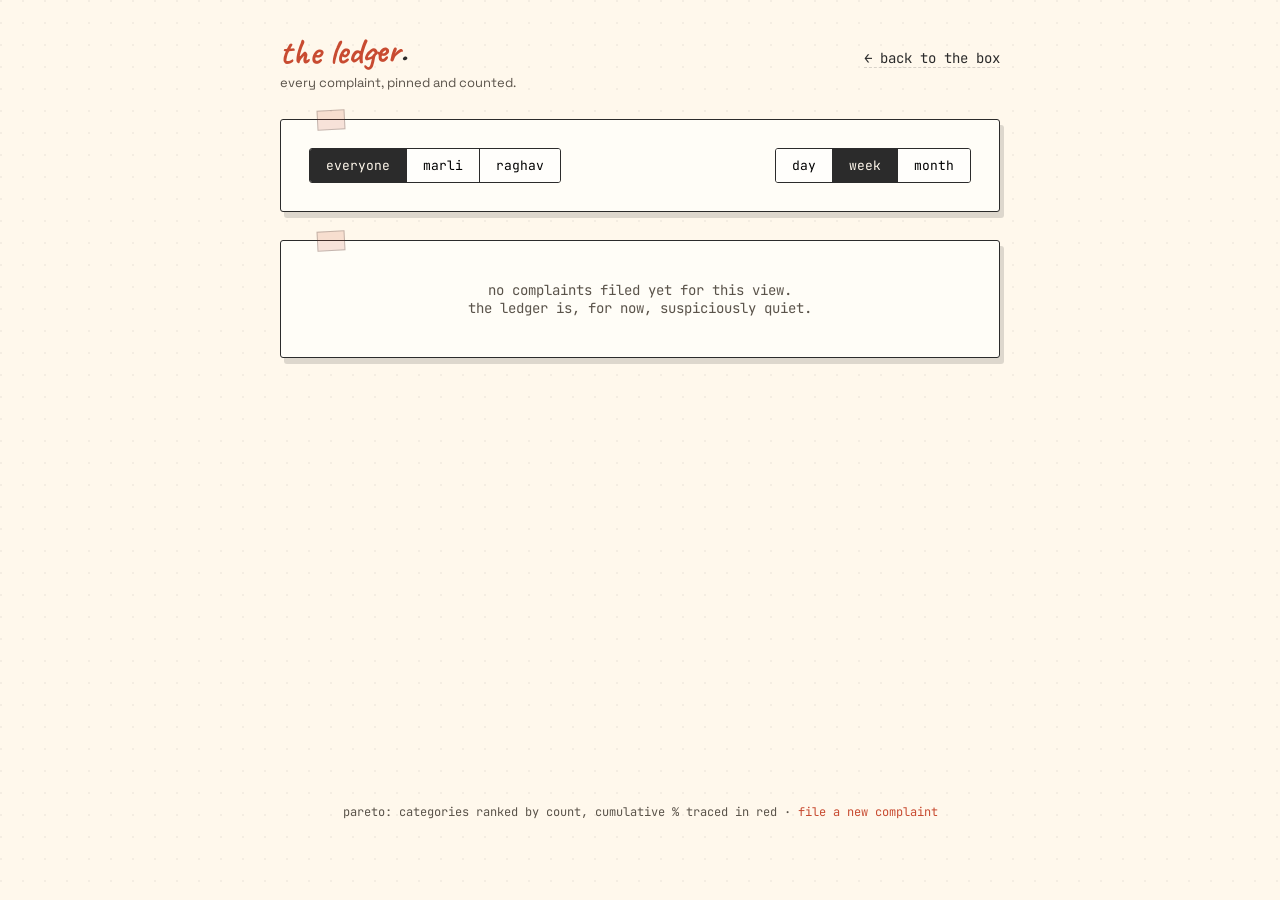
==== pareto/index.html @ c9732c4b "Add Marlis complaint box app Co-Authored-By: Claude Sonnet 4.6 <noreply@anthropic.com>" ====
<!DOCTYPE html>
<html lang="en">
<head>
<meta charset="UTF-8">
<meta name="viewport" content="width=device-width, initial-scale=1, minimum-scale=1">
<title>The Ledger — Marli's Complaint Box</title>
<meta name="description" content="A pareto view of who complained about what, and when.">
<link rel="preconnect" href="https://fonts.googleapis.com">
<link href="https://fonts.googleapis.com/css2?family=Caveat:wght@600;700&family=Space+Grotesk:wght@400;500;600;700&family=JetBrains+Mono:wght@400;500&display=swap" rel="stylesheet">
<link rel="stylesheet" href="../style.css">
<style>
  .chart-svg { width: 100%; height: auto; display: block; }
  .bar { fill: var(--folder); }
  .bar.life { fill: var(--filed); }
  .bar.other { fill: var(--violet); }
  .bar.work { fill: var(--folder); }
  .cum-line { fill: none; stroke: var(--stamp); stroke-width: 2.5; }
  .cum-dot { fill: var(--stamp); }
  .axis-text { font-family: 'JetBrains Mono', monospace; font-size: 11px; fill: var(--ink-soft); }
  .bar-label { font-family: 'JetBrains Mono', monospace; font-size: 11px; fill: var(--ink); }
  .grid-line { stroke: rgba(43,43,43,0.12); stroke-width: 1; }
</style>
</head>
<body>

<div class="page">

  <header class="topbar">
    <div>
      <h1 class="wordmark" style="font-size:clamp(24px,5vw,36px);">the ledger<span class="dot">.</span></h1>
      <div class="tagline">every complaint, pinned and counted.</div>
    </div>
    <nav class="top-links">
      <a href="../index.html">&larr; back to the box</a>
    </nav>
  </header>

  <div class="card">
    <div class="controls-row">
      <div class="toggle-group" id="userToggle">
        <button data-user="all" class="active">everyone</button>
        <button data-user="marli">marli</button>
        <button data-user="raghav">raghav</button>
      </div>
      <div class="toggle-group" id="granToggle">
        <button data-gran="day">day</button>
        <button data-gran="week" class="active">week</button>
        <button data-gran="month">month</button>
      </div>
    </div>
  </div>

  <div id="content"></div>

  <footer class="page-footer">
    pareto: categories ranked by count, cumulative % traced in red &middot; <a href="../index.html">file a new complaint</a>
  </footer>

</div>

<script src="../app.js"></script>
<script>
(function () {
  const content = document.getElementById("content");
  const userToggle = document.getElementById("userToggle");
  const granToggle = document.getElementById("granToggle");

  let activeUser = "all";
  let activeGran = "week";

  const CAT_COLOR = { work: "#E8B23D", life: "#5C7A5C", other: "#7B6CA8" };
  const CAT_LABEL = { work: "work", life: "life", other: "other" };

  function setupToggle(group, attr, onChange) {
    group.querySelectorAll("button").forEach(btn => {
      btn.addEventListener("click", () => {
        group.querySelectorAll("button").forEach(b => b.classList.remove("active"));
        btn.classList.add("active");
        onChange(btn.getAttribute(attr));
      });
    });
  }

  setupToggle(userToggle, "data-user", (v) => { activeUser = v; render(); });
  setupToggle(granToggle, "data-gran", (v) => { activeGran = v; render(); });

  function filterEntries(entries) {
    return activeUser === "all" ? entries : entries.filter(e => e.user === activeUser);
  }

  function groupByBucket(entries) {
    const buckets = {};
    entries.forEach(e => {
      const key = bucketKey(e.submittedAt, activeGran);
      if (!buckets[key]) buckets[key] = [];
      buckets[key].push(e);
    });
    return buckets;
  }

  function paretoForBucket(entriesInBucket) {
    const counts = { work: 0, life: 0, other: 0 };
    entriesInBucket.forEach(e => { if (counts[e.category] !== undefined) counts[e.category]++; });
    const total = entriesInBucket.length;
    const rows = Object.keys(counts)
      .map(cat => ({ cat, count: counts[cat] }))
      .sort((a, b) => b.count - a.count);
    let running = 0;
    rows.forEach(r => {
      running += r.count;
      r.cumPct = total ? Math.round((running / total) * 100) : 0;
    });
    return { rows, total };
  }

  function renderParetoSVG(rows, total, byUserBreakdown) {
    const W = 600, H = 280;
    const padL = 40, padR = 40, padT = 20, padB = 50;
    const chartW = W - padL - padR;
    const chartH = H - padT - padB;
    const maxCount = Math.max(1, ...rows.map(r => r.count));
    const barW = chartW / rows.length * 0.55;
    const gap = chartW / rows.length;

    let bars = "";
    let labels = "";
    let cumPoints = [];

    rows.forEach((r, i) => {
      const x = padL + gap * i + (gap - barW) / 2;
      const barH = (r.count / maxCount) * chartH;
      const y = padT + chartH - barH;
      bars += `<rect class="bar ${r.cat}" x="${x.toFixed(1)}" y="${y.toFixed(1)}" width="${barW.toFixed(1)}" height="${barH.toFixed(1)}" rx="2"></rect>`;
      bars += `<text class="bar-label" x="${(x + barW / 2).toFixed(1)}" y="${(y - 8).toFixed(1)}" text-anchor="middle">${r.count}</text>`;
      labels += `<text class="axis-text" x="${(x + barW / 2).toFixed(1)}" y="${H - padB + 18}" text-anchor="middle">${CAT_LABEL[r.cat]}</text>`;
      const cx = padL + gap * i + gap / 2;
      const cy = padT + chartH - (r.cumPct / 100) * chartH;
      cumPoints.push([cx, cy]);
    });

    let cumPath = "";
    if (cumPoints.length) {
      cumPath = "M " + cumPoints.map(p => p[0].toFixed(1) + " " + p[1].toFixed(1)).join(" L ");
    }
    let cumDots = cumPoints.map(p => `<circle class="cum-dot" cx="${p[0].toFixed(1)}" cy="${p[1].toFixed(1)}" r="3.5"></circle>`).join("");
    let cumLabels = rows.map((r, i) => {
      const p = cumPoints[i];
      return `<text class="axis-text" x="${(p[0] + 6).toFixed(1)}" y="${(p[1] - 8).toFixed(1)}" fill="var(--stamp)">${r.cumPct}%</text>`;
    }).join("");

    let gridLines = "";
    [0, 0.25, 0.5, 0.75, 1].forEach(f => {
      const y = padT + chartH * (1 - f);
      gridLines += `<line class="grid-line" x1="${padL}" y1="${y.toFixed(1)}" x2="${W - padR}" y2="${y.toFixed(1)}"></line>`;
    });

    const breakdownHtml = byUserBreakdown ? `
      <div class="legend-row">
        ${Object.keys(byUserBreakdown).map(u => `<span>${u}: <strong>${byUserBreakdown[u]}</strong></span>`).join("")}
      </div>` : "";

    return `
      <svg class="chart-svg" viewBox="0 0 ${W} ${H}" xmlns="http://www.w3.org/2000/svg" role="img" aria-label="Pareto chart of complaint categories">
        ${gridLines}
        ${bars}
        <path class="cum-line" d="${cumPath}"></path>
        ${cumDots}
        ${cumLabels}
        ${labels}
      </svg>
      <div class="legend-row">
        <span><span class="legend-dot" style="background:${CAT_COLOR.work}"></span>work</span>
        <span><span class="legend-dot" style="background:${CAT_COLOR.life}"></span>life</span>
        <span><span class="legend-dot" style="background:${CAT_COLOR.other}"></span>other</span>
        <span><span class="legend-dot" style="background:var(--stamp)"></span>cumulative %</span>
        <span style="margin-left:auto; color:var(--ink-soft);">total: ${total}</span>
      </div>
      ${breakdownHtml}
    `;
  }

  function render() {
    const all = loadEntries();
    const filtered = filterEntries(all);

    if (filtered.length === 0) {
      content.innerHTML = `<div class="card empty-state">no complaints filed yet for this view.<br>the ledger is, for now, suspiciously quiet.</div>`;
      return;
    }

    const buckets = groupByBucket(filtered);
    const bucketKeys = Object.keys(buckets).sort().reverse(); // most recent first

    let html = `<div class="corkboard" style="display:flex; flex-direction:column; gap:18px;">`;
    bucketKeys.forEach(key => {
      const entriesInBucket = buckets[key];
      const { rows, total } = paretoForBucket(entriesInBucket);

      let byUser = null;
      if (activeUser === "all") {
        byUser = {};
        entriesInBucket.forEach(e => { byUser[e.user] = (byUser[e.user] || 0) + 1; });
      }

      html += `
        <div class="pin-card">
          <div class="pin-dot"></div>
          <h3 style="font-size:20px; margin-bottom:10px;">${key}</h3>
          ${renderParetoSVG(rows, total, byUser)}
        </div>
      `;
    });
    html += `</div>`;
    content.innerHTML = html;
  }

  render();
})();
</script>
</body>
</html>
---- style.css ----
/* ====================================================
   Marli's Complaint Box — shared styles
   Palette:
     paper:   #FFF8EC
     ink:     #2B2B2B
     stamp:   #C84B31  (primary accent / "submit" energy)
     filed:   #5C7A5C  (success / filed-away green)
     folder:  #E8B23D  (manila yellow — "work")
     violet:  #7B6CA8  (small purple — "other")
   ==================================================== */

@font-face {
  font-family: 'Caveat';
  src: local('Caveat');
}

:root {
  --paper: #FFF8EC;
  --paper-dark: #F2E9D8;
  --ink: #2B2B2B;
  --ink-soft: #5a534a;
  --stamp: #C84B31;
  --stamp-dark: #a83b25;
  --filed: #5C7A5C;
  --folder: #E8B23D;
  --violet: #7B6CA8;
  --line: rgba(43,43,43,0.18);
  --shadow: rgba(43,43,43,0.16);
  --radius: 3px;
}

* { box-sizing: border-box; }

html, body {
  margin: 0;
  padding: 0;
  background: var(--paper);
  color: var(--ink);
  font-family: 'Space Grotesk', -apple-system, BlinkMacSystemFont, 'Segoe UI', sans-serif;
  min-height: 100vh;
}

body {
  background-image:
    radial-gradient(circle at 1px 1px, rgba(43,43,43,0.05) 1px, transparent 0);
  background-size: 22px 22px;
}

@media (prefers-reduced-motion: reduce) {
  *, *::before, *::after {
    animation-duration: 0.001ms !important;
    animation-iteration-count: 1 !important;
    transition-duration: 0.001ms !important;
  }
}

a { color: var(--stamp); text-decoration: none; }
a:hover { text-decoration: underline; }

:focus-visible {
  outline: 3px solid var(--stamp);
  outline-offset: 2px;
}

h1, h2, h3 {
  font-family: 'Caveat', cursive;
  font-weight: 700;
  margin: 0;
  line-height: 1.1;
}

.handwritten { font-family: 'Caveat', cursive; }

.mono {
  font-family: 'JetBrains Mono', 'Courier New', monospace;
  letter-spacing: 0.02em;
}

/* ---------- layout shells ---------- */

.page {
  max-width: 760px;
  margin: 0 auto;
  padding: 32px 20px 80px;
  min-height: 100vh;
  display: flex;
  flex-direction: column;
  gap: 28px;
}

.topbar {
  display: flex;
  align-items: baseline;
  justify-content: space-between;
  gap: 12px;
  flex-wrap: wrap;
}

.wordmark {
  font-size: clamp(28px, 6vw, 42px);
  color: var(--stamp);
  transform: rotate(-1.2deg);
  display: inline-block;
}

.wordmark .dot {
  color: var(--ink);
}

.tagline {
  font-size: 13px;
  color: var(--ink-soft);
  margin-top: 2px;
}

nav.top-links {
  display: flex;
  gap: 16px;
  font-size: 14px;
  font-family: 'JetBrains Mono', monospace;
}

nav.top-links a {
  color: var(--ink);
  border-bottom: 1px dashed var(--line);
}
nav.top-links a:hover { color: var(--stamp); border-color: var(--stamp); }

/* ---------- card / index-card aesthetic ---------- */

.card {
  background: #fffdf7;
  border: 1.5px solid var(--ink);
  border-radius: var(--radius);
  box-shadow: 4px 6px 0 var(--shadow);
  padding: 28px;
  position: relative;
}

.card::before {
  content: '';
  position: absolute;
  top: -10px;
  left: 36px;
  width: 26px;
  height: 18px;
  background: rgba(200,75,49,0.15);
  border: 1px solid rgba(43,43,43,0.25);
  transform: rotate(-3deg);
}

.card.no-pin::before { display: none; }

/* ---------- buttons ---------- */

.btn {
  font-family: 'Space Grotesk', sans-serif;
  font-weight: 600;
  font-size: 15px;
  border: 1.5px solid var(--ink);
  background: var(--paper);
  color: var(--ink);
  padding: 10px 20px;
  border-radius: var(--radius);
  cursor: pointer;
  box-shadow: 2px 3px 0 var(--shadow);
  transition: transform 0.12s ease, box-shadow 0.12s ease;
}

.btn:hover {
  transform: translate(-1px, -1px);
  box-shadow: 3px 4px 0 var(--shadow);
}

.btn:active {
  transform: translate(1px, 2px);
  box-shadow: 0px 0px 0 var(--shadow);
}

.btn-primary {
  background: var(--stamp);
  color: #fff8ec;
  border-color: var(--stamp-dark);
}

.btn-primary:hover { background: var(--stamp-dark); }

.btn-ghost {
  background: transparent;
  box-shadow: none;
  border-color: transparent;
  text-decoration: underline dashed;
}

.btn:disabled {
  opacity: 0.5;
  cursor: not-allowed;
  transform: none !important;
}

/* ---------- form elements ---------- */

label {
  display: block;
  font-size: 13px;
  font-family: 'JetBrains Mono', monospace;
  text-transform: lowercase;
  color: var(--ink-soft);
  margin-bottom: 6px;
}

input[type="password"],
input[type="text"],
textarea,
select {
  width: 100%;
  font-family: 'Space Grotesk', sans-serif;
  font-size: 16px;
  padding: 11px 13px;
  border: 1.5px solid var(--ink);
  border-radius: var(--radius);
  background: #fffefb;
  color: var(--ink);
}

textarea { resize: vertical; min-height: 110px; }

input:focus, textarea:focus, select:focus {
  border-color: var(--stamp);
}

.field { margin-bottom: 18px; }

.error-msg {
  color: var(--stamp-dark);
  font-size: 13px;
  margin-top: 8px;
  font-family: 'JetBrains Mono', monospace;
  min-height: 16px;
}

/* ---------- category chips ---------- */

.category-group {
  display: flex;
  gap: 10px;
  flex-wrap: wrap;
}

.cat-chip {
  border: 1.5px solid var(--ink);
  border-radius: 999px;
  padding: 8px 16px;
  font-size: 14px;
  cursor: pointer;
  background: #fffefb;
  font-weight: 600;
  position: relative;
}

.cat-chip input { position: absolute; opacity: 0; pointer-events: none; }

.cat-chip[data-cat="work"].active { background: var(--folder); border-color: #b3851f; }
.cat-chip[data-cat="life"].active { background: var(--filed); border-color: #3f5740; color: #fff8ec; }
.cat-chip[data-cat="other"].active { background: var(--violet); border-color: #594a7c; color: #fff8ec; }

/* ---------- lock screen (envelope) ---------- */

.envelope-wrap {
  display: flex;
  align-items: center;
  justify-content: center;
  min-height: 70vh;
}

.envelope {
  width: min(420px, 100%);
  text-align: center;
}

.seal {
  width: 64px;
  height: 64px;
  margin: 0 auto 18px;
  border-radius: 50%;
  background: var(--stamp);
  color: #fff8ec;
  display: flex;
  align-items: center;
  justify-content: center;
  font-family: 'Caveat', cursive;
  font-size: 22px;
  font-weight: 700;
  border: 2px solid var(--stamp-dark);
  box-shadow: 0 3px 0 var(--shadow);
  transform: rotate(-6deg);
}

/* ---------- ticket stub / confirmation ---------- */

.ticket {
  display: flex;
  border: 1.5px dashed var(--ink);
  border-radius: var(--radius);
  overflow: hidden;
  background: #fffefb;
}

.ticket-main { padding: 18px 20px; flex: 1; }
.ticket-stub {
  width: 110px;
  background: var(--filed);
  color: #fff8ec;
  display: flex;
  flex-direction: column;
  align-items: center;
  justify-content: center;
  font-family: 'JetBrains Mono', monospace;
  font-size: 13px;
  padding: 10px;
  text-align: center;
  border-left: 1.5px dashed rgba(255,248,236,0.5);
}

.ticket-stub .num { font-size: 20px; font-weight: 700; margin-top: 4px; }

@keyframes stampIn {
  0% { transform: scale(2.2) rotate(-18deg); opacity: 0; }
  60% { transform: scale(0.92) rotate(-8deg); opacity: 1; }
  100% { transform: scale(1) rotate(-8deg); opacity: 1; }
}

.filed-stamp {
  display: inline-block;
  border: 3px solid var(--filed);
  color: var(--filed);
  font-family: 'Caveat', cursive;
  font-weight: 700;
  font-size: 26px;
  padding: 4px 16px;
  border-radius: 8px;
  transform: rotate(-8deg);
  animation: stampIn 0.5s ease-out;
}

/* ---------- footer ---------- */

footer.page-footer {
  text-align: center;
  font-size: 12px;
  color: var(--ink-soft);
  font-family: 'JetBrains Mono', monospace;
  margin-top: auto;
  padding-top: 20px;
}

/* ---------- pareto / corkboard subpage ---------- */

.corkboard {
  background: #C9A876;
  background-image:
    radial-gradient(circle at 20% 30%, rgba(0,0,0,0.08) 0, transparent 40%),
    radial-gradient(circle at 80% 70%, rgba(0,0,0,0.08) 0, transparent 40%);
  border: 1.5px solid var(--ink);
  border-radius: var(--radius);
  padding: 24px;
}

.pin-card {
  background: #fffdf7;
  border: 1.5px solid var(--ink);
  border-radius: var(--radius);
  box-shadow: 3px 5px 0 rgba(0,0,0,0.25);
  padding: 20px;
  position: relative;
  transform: rotate(-0.6deg);
}

.pin-card:nth-child(even) { transform: rotate(0.6deg); }

.pin-dot {
  width: 14px;
  height: 14px;
  border-radius: 50%;
  background: var(--stamp);
  position: absolute;
  top: -8px;
  left: 50%;
  margin-left: -7px;
  box-shadow: 0 2px 2px rgba(0,0,0,0.4);
  border: 1px solid var(--stamp-dark);
}

.controls-row {
  display: flex;
  gap: 10px;
  flex-wrap: wrap;
  align-items: center;
  justify-content: space-between;
}

.toggle-group { display: flex; gap: 0; border: 1.5px solid var(--ink); border-radius: var(--radius); overflow: hidden; }
.toggle-group button {
  border: none;
  background: #fffefb;
  padding: 8px 16px;
  font-family: 'JetBrains Mono', monospace;
  font-size: 13px;
  cursor: pointer;
  border-right: 1.5px solid var(--ink);
}
.toggle-group button:last-child { border-right: none; }
.toggle-group button.active { background: var(--ink); color: var(--paper); }

.empty-state {
  text-align: center;
  padding: 40px 20px;
  color: var(--ink-soft);
  font-family: 'JetBrains Mono', monospace;
  font-size: 14px;
}

.legend-row {
  display: flex;
  gap: 14px;
  flex-wrap: wrap;
  font-size: 12px;
  font-family: 'JetBrains Mono', monospace;
  margin-top: 10px;
}
.legend-dot { width: 10px; height: 10px; border-radius: 50%; display: inline-block; margin-right: 5px; vertical-align: middle; }

.banner {
  padding: 12px 16px;
  border-radius: var(--radius);
  border: 1.5px solid;
  font-size: 14px;
  display: none;
}
.banner.show { display: block; }
.banner.success { background: rgba(92,122,92,0.12); border-color: var(--filed); color: var(--filed); }
.banner.error { background: rgba(200,75,49,0.1); border-color: var(--stamp); color: var(--stamp-dark); }

@media (max-width: 540px) {
  .ticket { flex-direction: column; }
  .ticket-stub { width: auto; border-left: none; border-top: 1.5px dashed rgba(255,248,236,0.5); }
}
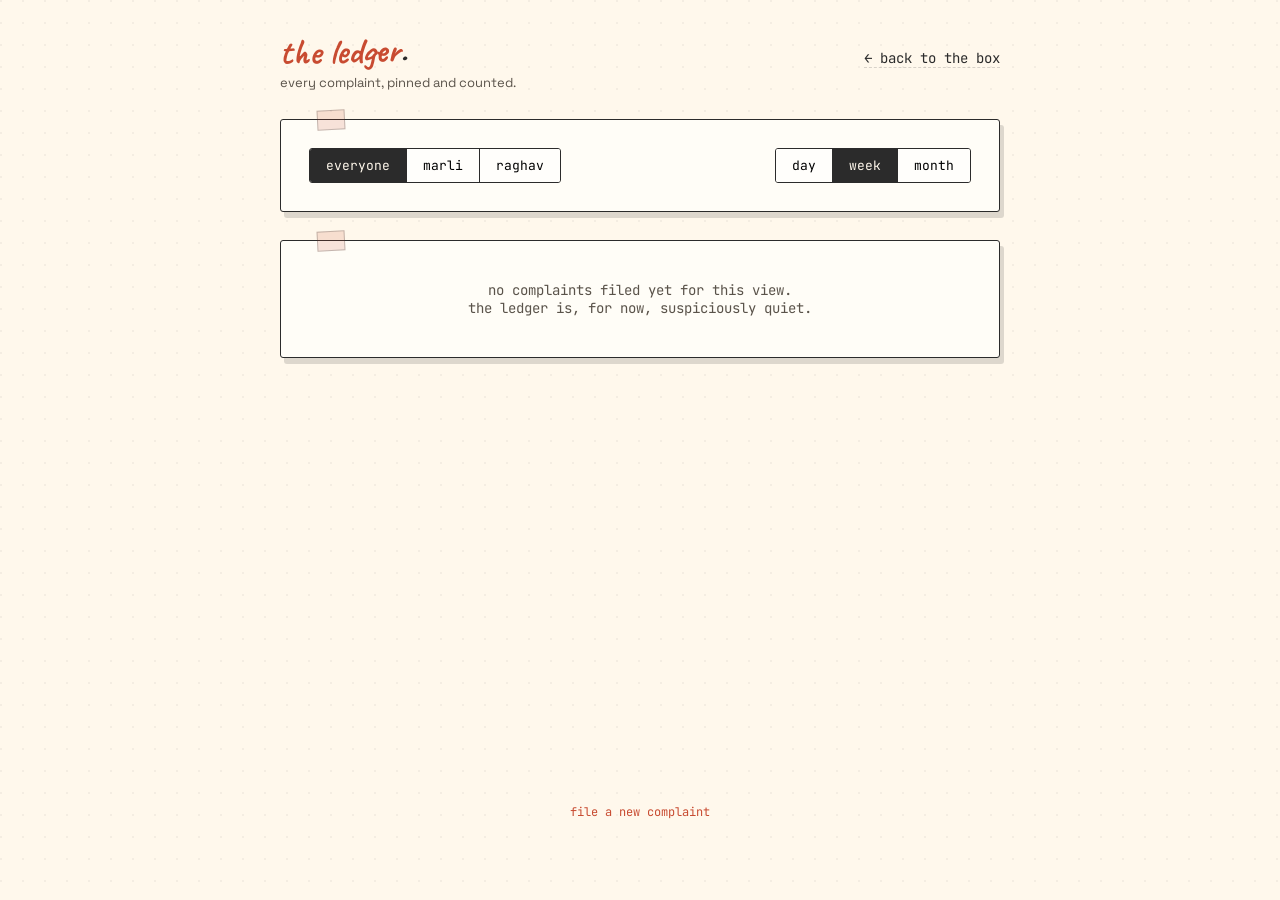
==== commit 208a8fa0: "Simplify ledger footer to just the 'file a new complaint' link Co-Authored-By: Claude Opus 4.8 <nore" ====
--- a/pareto/index.html
+++ b/pareto/index.html
@@ -18,6 +18,7 @@
   .cum-dot { fill: var(--stamp); }
   .axis-text { font-family: 'JetBrains Mono', monospace; font-size: 11px; fill: var(--ink-soft); }
   .bar-label { font-family: 'JetBrains Mono', monospace; font-size: 11px; fill: var(--ink); }
+  .pct-label { font-family: 'JetBrains Mono', monospace; font-size: 11px; font-weight: 500; fill: var(--stamp); }
   .grid-line { stroke: rgba(43,43,43,0.12); stroke-width: 1; }
 </style>
 </head>
@@ -53,7 +54,7 @@
   <div id="content"></div>
 
   <footer class="page-footer">
-    pareto: categories ranked by count, cumulative % traced in red &middot; <a href="../index.html">file a new complaint</a>
+    <a href="../index.html">file a new complaint</a>
   </footer>
 
 </div>
@@ -115,7 +116,7 @@
 
   function renderParetoSVG(rows, total, byUserBreakdown) {
     const W = 600, H = 280;
-    const padL = 40, padR = 40, padT = 20, padB = 50;
+    const padL = 40, padR = 40, padT = 26, padB = 50;
     const chartW = W - padL - padR;
     const chartH = H - padT - padB;
     const maxCount = Math.max(1, ...rows.map(r => r.count));
@@ -145,7 +146,20 @@
     let cumDots = cumPoints.map(p => `<circle class="cum-dot" cx="${p[0].toFixed(1)}" cy="${p[1].toFixed(1)}" r="3.5"></circle>`).join("");
     let cumLabels = rows.map((r, i) => {
       const p = cumPoints[i];
-      return `<text class="axis-text" x="${(p[0] + 6).toFixed(1)}" y="${(p[1] - 8).toFixed(1)}" fill="var(--stamp)">${r.cumPct}%</text>`;
+      const txt = r.cumPct + "%";
+      const w = txt.length * 6.5 + 12;
+      const h = 17;
+      // above the dot by default; drop below when the dot is near the top
+      const below = (p[1] - 34) < padT;
+      const boxY = below ? p[1] + 9 : p[1] - h - 9;
+      // keep the pill inside the chart horizontally
+      let boxX = Math.max(2, Math.min(p[0] - w / 2, W - w - 2));
+      const textX = boxX + w / 2;
+      const textY = boxY + h / 2 + 4;
+      return `
+        <rect x="${boxX.toFixed(1)}" y="${boxY.toFixed(1)}" width="${w.toFixed(1)}" height="${h}" rx="8.5"
+              fill="var(--paper)" stroke="var(--stamp)" stroke-width="1"></rect>
+        <text class="pct-label" x="${textX.toFixed(1)}" y="${textY.toFixed(1)}" text-anchor="middle">${txt}</text>`;
     }).join("");
 
     let gridLines = "";
@@ -214,7 +228,12 @@
     content.innerHTML = html;
   }
 
-  render();
+  loadEntriesFromSheets().then(remote => {
+    if (remote.length > 0) {
+      localStorage.setItem(CONFIG.storageKey, JSON.stringify(remote));
+    }
+    render();
+  });
 })();
 </script>
 </body>
--- a/style.css
+++ b/style.css
@@ -288,9 +288,7 @@
   display: flex;
   align-items: center;
   justify-content: center;
-  font-family: 'Caveat', cursive;
-  font-size: 22px;
-  font-weight: 700;
+  font-size: 30px;
   border: 2px solid var(--stamp-dark);
   box-shadow: 0 3px 0 var(--shadow);
   transform: rotate(-6deg);
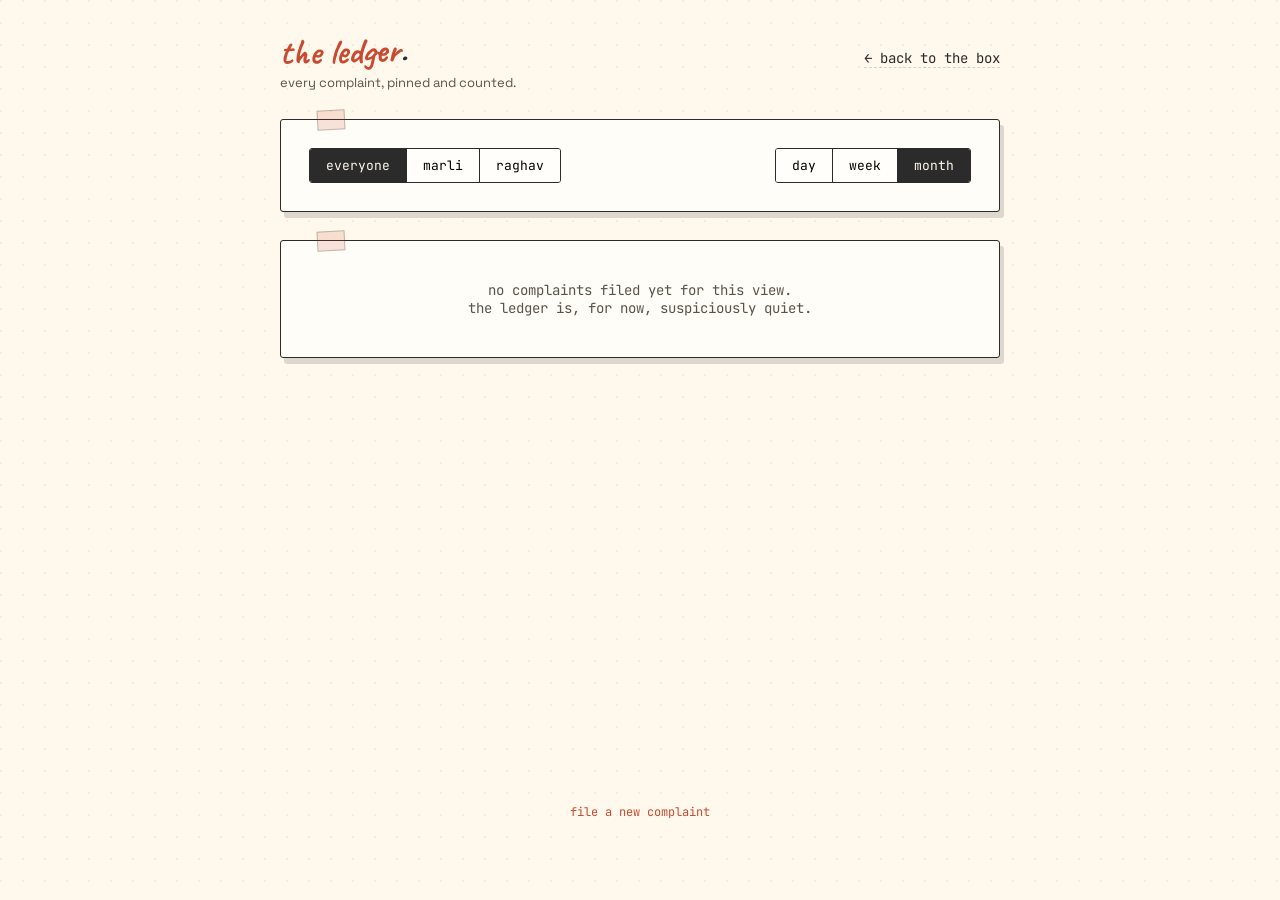
==== commit f84d0310: "Default the ledger to month view Co-Authored-By: Claude Opus 4.8 <noreply@anthropic.com>" ====
--- a/pareto/index.html
+++ b/pareto/index.html
@@ -45,8 +45,8 @@
       </div>
       <div class="toggle-group" id="granToggle">
         <button data-gran="day">day</button>
-        <button data-gran="week" class="active">week</button>
-        <button data-gran="month">month</button>
+        <button data-gran="week">week</button>
+        <button data-gran="month" class="active">month</button>
       </div>
     </div>
   </div>
@@ -67,7 +67,7 @@
   const granToggle = document.getElementById("granToggle");
 
   let activeUser = "all";
-  let activeGran = "week";
+  let activeGran = "month";
 
   const CAT_COLOR = { work: "#E8B23D", life: "#5C7A5C", other: "#7B6CA8" };
   const CAT_LABEL = { work: "work", life: "life", other: "other" };
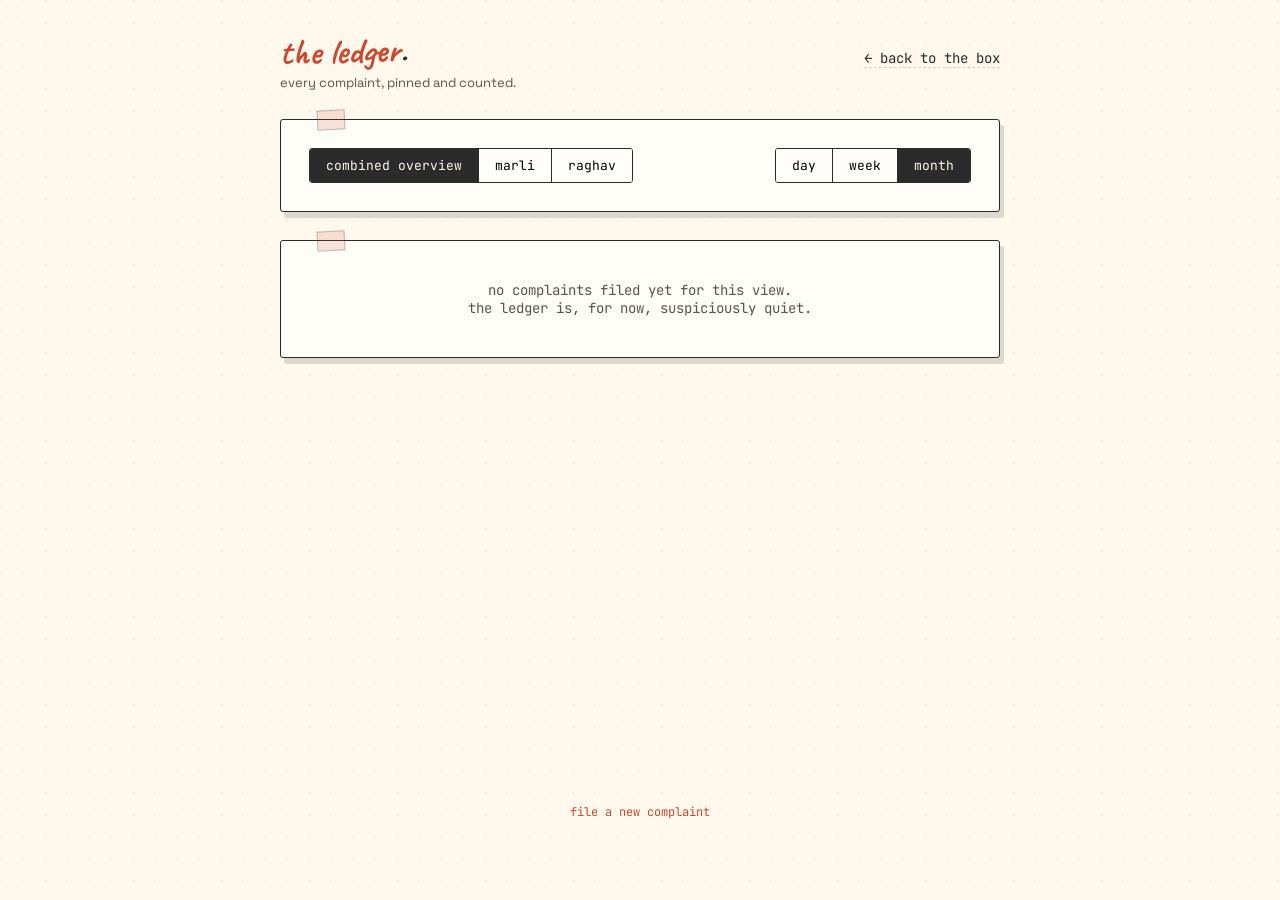
==== commit 9394269c: "Rename 'everyone' toggle to 'combined overview' Co-Authored-By: Claude Opus 4.8 <noreply@anthropic.c" ====
--- a/pareto/index.html
+++ b/pareto/index.html
@@ -39,7 +39,7 @@
   <div class="card">
     <div class="controls-row">
       <div class="toggle-group" id="userToggle">
-        <button data-user="all" class="active">everyone</button>
+        <button data-user="all" class="active">combined overview</button>
         <button data-user="marli">marli</button>
         <button data-user="raghav">raghav</button>
       </div>
